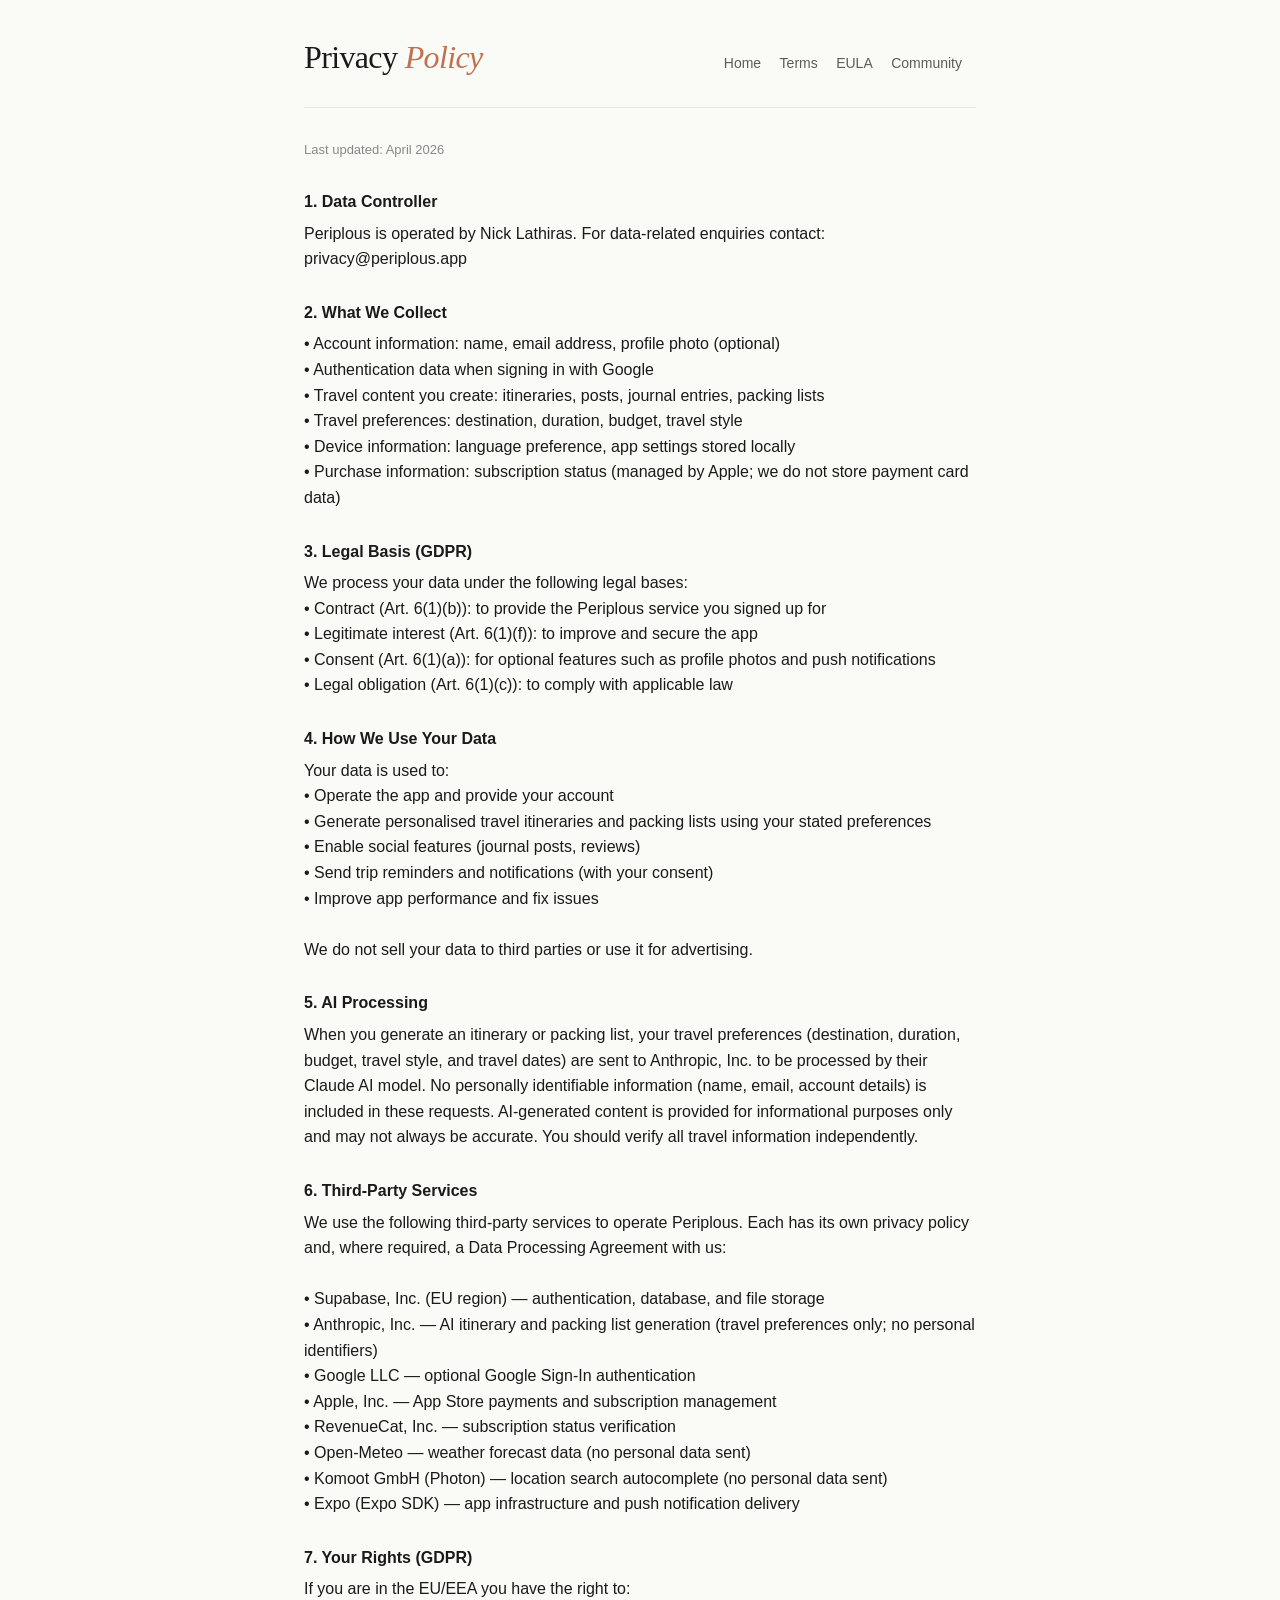
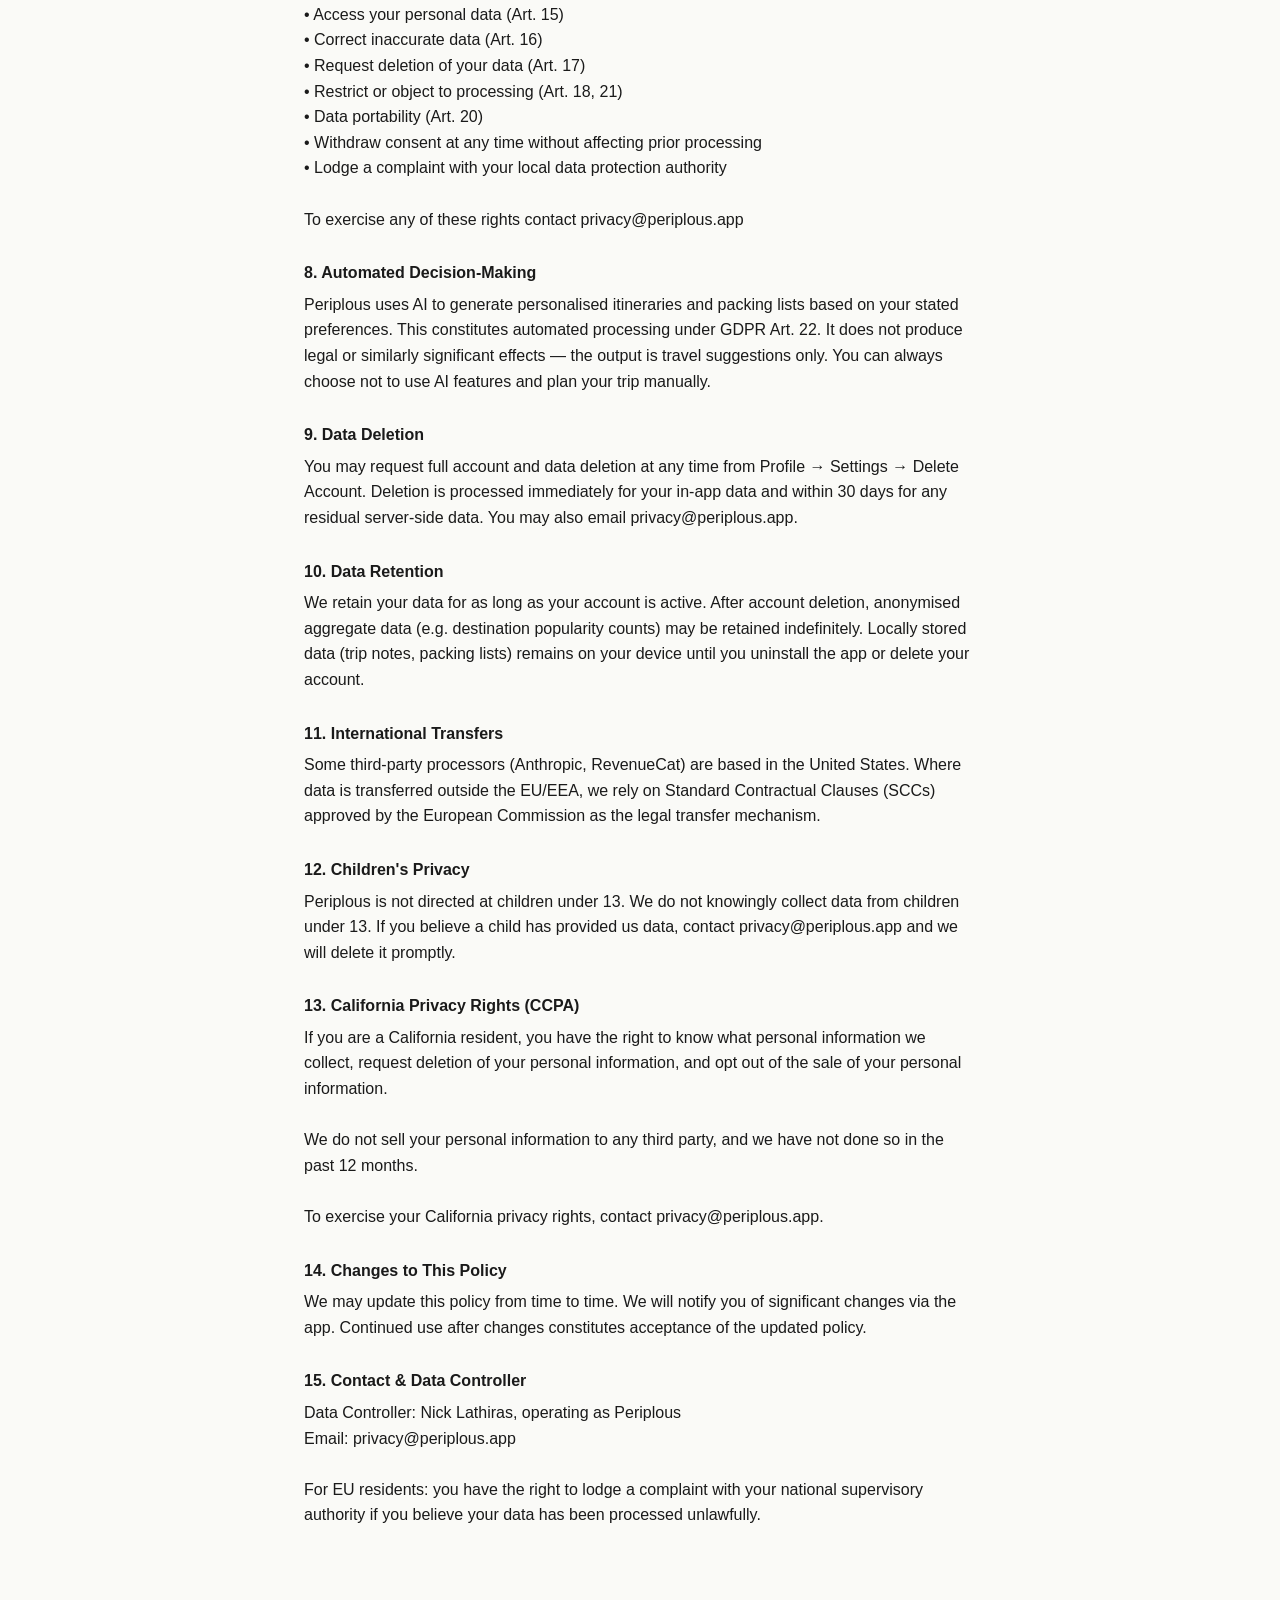
==== privacy.html @ f7c33881 "Initial: Periplous legal pages (privacy, terms, EULA, community)" ====
<!DOCTYPE html>
<html lang="en">
<head>
<meta charset="UTF-8">
<meta name="viewport" content="width=device-width, initial-scale=1">
<title>Privacy Policy — Periplous</title>
<link rel="stylesheet" href="styles.css">
</head>
<body>
<div class="wrap">
  <header>
    <h1>Privacy <em>Policy</em></h1>
    <nav>
      <a href="index.html">Home</a>
      <a href="terms.html">Terms</a>
      <a href="eula.html">EULA</a>
      <a href="community.html">Community</a>
    </nav>
  </header>

  <p class="meta">Last updated: April 2026</p>

  <div class="section"><h2>1. Data Controller</h2><p>Periplous is operated by Nick Lathiras. For data-related enquiries contact: privacy@periplous.app</p></div>

  <div class="section"><h2>2. What We Collect</h2><p>• Account information: name, email address, profile photo (optional)
• Authentication data when signing in with Google
• Travel content you create: itineraries, posts, journal entries, packing lists
• Travel preferences: destination, duration, budget, travel style
• Device information: language preference, app settings stored locally
• Purchase information: subscription status (managed by Apple; we do not store payment card data)</p></div>

  <div class="section"><h2>3. Legal Basis (GDPR)</h2><p>We process your data under the following legal bases:
• Contract (Art. 6(1)(b)): to provide the Periplous service you signed up for
• Legitimate interest (Art. 6(1)(f)): to improve and secure the app
• Consent (Art. 6(1)(a)): for optional features such as profile photos and push notifications
• Legal obligation (Art. 6(1)(c)): to comply with applicable law</p></div>

  <div class="section"><h2>4. How We Use Your Data</h2><p>Your data is used to:
• Operate the app and provide your account
• Generate personalised travel itineraries and packing lists using your stated preferences
• Enable social features (journal posts, reviews)
• Send trip reminders and notifications (with your consent)
• Improve app performance and fix issues

We do not sell your data to third parties or use it for advertising.</p></div>

  <div class="section"><h2>5. AI Processing</h2><p>When you generate an itinerary or packing list, your travel preferences (destination, duration, budget, travel style, and travel dates) are sent to Anthropic, Inc. to be processed by their Claude AI model. No personally identifiable information (name, email, account details) is included in these requests. AI-generated content is provided for informational purposes only and may not always be accurate. You should verify all travel information independently.</p></div>

  <div class="section"><h2>6. Third-Party Services</h2><p>We use the following third-party services to operate Periplous. Each has its own privacy policy and, where required, a Data Processing Agreement with us:

• Supabase, Inc. (EU region) — authentication, database, and file storage
• Anthropic, Inc. — AI itinerary and packing list generation (travel preferences only; no personal identifiers)
• Google LLC — optional Google Sign-In authentication
• Apple, Inc. — App Store payments and subscription management
• RevenueCat, Inc. — subscription status verification
• Open-Meteo — weather forecast data (no personal data sent)
• Komoot GmbH (Photon) — location search autocomplete (no personal data sent)
• Expo (Expo SDK) — app infrastructure and push notification delivery</p></div>

  <div class="section"><h2>7. Your Rights (GDPR)</h2><p>If you are in the EU/EEA you have the right to:
• Access your personal data (Art. 15)
• Correct inaccurate data (Art. 16)
• Request deletion of your data (Art. 17)
• Restrict or object to processing (Art. 18, 21)
• Data portability (Art. 20)
• Withdraw consent at any time without affecting prior processing
• Lodge a complaint with your local data protection authority

To exercise any of these rights contact privacy@periplous.app</p></div>

  <div class="section"><h2>8. Automated Decision-Making</h2><p>Periplous uses AI to generate personalised itineraries and packing lists based on your stated preferences. This constitutes automated processing under GDPR Art. 22. It does not produce legal or similarly significant effects — the output is travel suggestions only. You can always choose not to use AI features and plan your trip manually.</p></div>

  <div class="section"><h2>9. Data Deletion</h2><p>You may request full account and data deletion at any time from Profile → Settings → Delete Account. Deletion is processed immediately for your in-app data and within 30 days for any residual server-side data. You may also email privacy@periplous.app.</p></div>

  <div class="section"><h2>10. Data Retention</h2><p>We retain your data for as long as your account is active. After account deletion, anonymised aggregate data (e.g. destination popularity counts) may be retained indefinitely. Locally stored data (trip notes, packing lists) remains on your device until you uninstall the app or delete your account.</p></div>

  <div class="section"><h2>11. International Transfers</h2><p>Some third-party processors (Anthropic, RevenueCat) are based in the United States. Where data is transferred outside the EU/EEA, we rely on Standard Contractual Clauses (SCCs) approved by the European Commission as the legal transfer mechanism.</p></div>

  <div class="section"><h2>12. Children's Privacy</h2><p>Periplous is not directed at children under 13. We do not knowingly collect data from children under 13. If you believe a child has provided us data, contact privacy@periplous.app and we will delete it promptly.</p></div>

  <div class="section"><h2>13. California Privacy Rights (CCPA)</h2><p>If you are a California resident, you have the right to know what personal information we collect, request deletion of your personal information, and opt out of the sale of your personal information.

We do not sell your personal information to any third party, and we have not done so in the past 12 months.

To exercise your California privacy rights, contact privacy@periplous.app.</p></div>

  <div class="section"><h2>14. Changes to This Policy</h2><p>We may update this policy from time to time. We will notify you of significant changes via the app. Continued use after changes constitutes acceptance of the updated policy.</p></div>

  <div class="section"><h2>15. Contact &amp; Data Controller</h2><p>Data Controller: Nick Lathiras, operating as Periplous
Email: privacy@periplous.app

For EU residents: you have the right to lodge a complaint with your national supervisory authority if you believe your data has been processed unlawfully.</p></div>

</div>
</body>
</html>
---- styles.css ----
/* Periplous legal pages — clean, readable, mobile-first */
* { box-sizing: border-box; }
html { -webkit-text-size-adjust: 100%; }
body {
  margin: 0;
  font-family: -apple-system, BlinkMacSystemFont, "Segoe UI", Roboto, "Helvetica Neue", sans-serif;
  font-size: 16px;
  line-height: 1.6;
  color: #1a1a1a;
  background: #fafaf7;
}
@media (prefers-color-scheme: dark) {
  body { color: #e5e5e5; background: #0f0f10; }
  a { color: #e89972; }
  .card { background: #1a1a1c; border-color: #2a2a2c; }
  header { border-bottom-color: #2a2a2c; }
  .section h2 { color: #f0f0f0; }
  .meta { color: #888; }
}
.wrap {
  max-width: 720px;
  margin: 0 auto;
  padding: 32px 24px 80px;
}
header {
  display: flex;
  align-items: baseline;
  justify-content: space-between;
  flex-wrap: wrap;
  gap: 12px;
  padding-bottom: 24px;
  margin-bottom: 32px;
  border-bottom: 1px solid #e5e5e0;
}
header h1 {
  font-family: Georgia, "Times New Roman", serif;
  font-weight: 300;
  font-size: 32px;
  margin: 0;
  letter-spacing: -0.02em;
}
header h1 em {
  color: #C0714F;
  font-style: italic;
  font-weight: 300;
}
nav a {
  color: inherit;
  text-decoration: none;
  font-size: 14px;
  margin-right: 14px;
  opacity: 0.7;
}
nav a:hover { opacity: 1; text-decoration: underline; }
.meta {
  color: #888;
  font-size: 13px;
  margin-bottom: 28px;
}
.lead {
  font-size: 16px;
  color: #2a2a2a;
  margin-bottom: 28px;
}
@media (prefers-color-scheme: dark) {
  .lead { color: #ccc; }
}
.section { margin-bottom: 28px; }
.section h2 {
  font-size: 16px;
  font-weight: 600;
  margin: 0 0 6px;
  color: #1a1a1a;
}
.section p {
  margin: 0;
  white-space: pre-wrap;
}
.card {
  background: #fff;
  border: 1px solid #e5e5e0;
  border-radius: 12px;
  padding: 16px;
  margin-top: 24px;
}
.card strong { display: block; margin-bottom: 4px; font-size: 14px; }
.card a { color: #C0714F; }
a { color: #C0714F; }
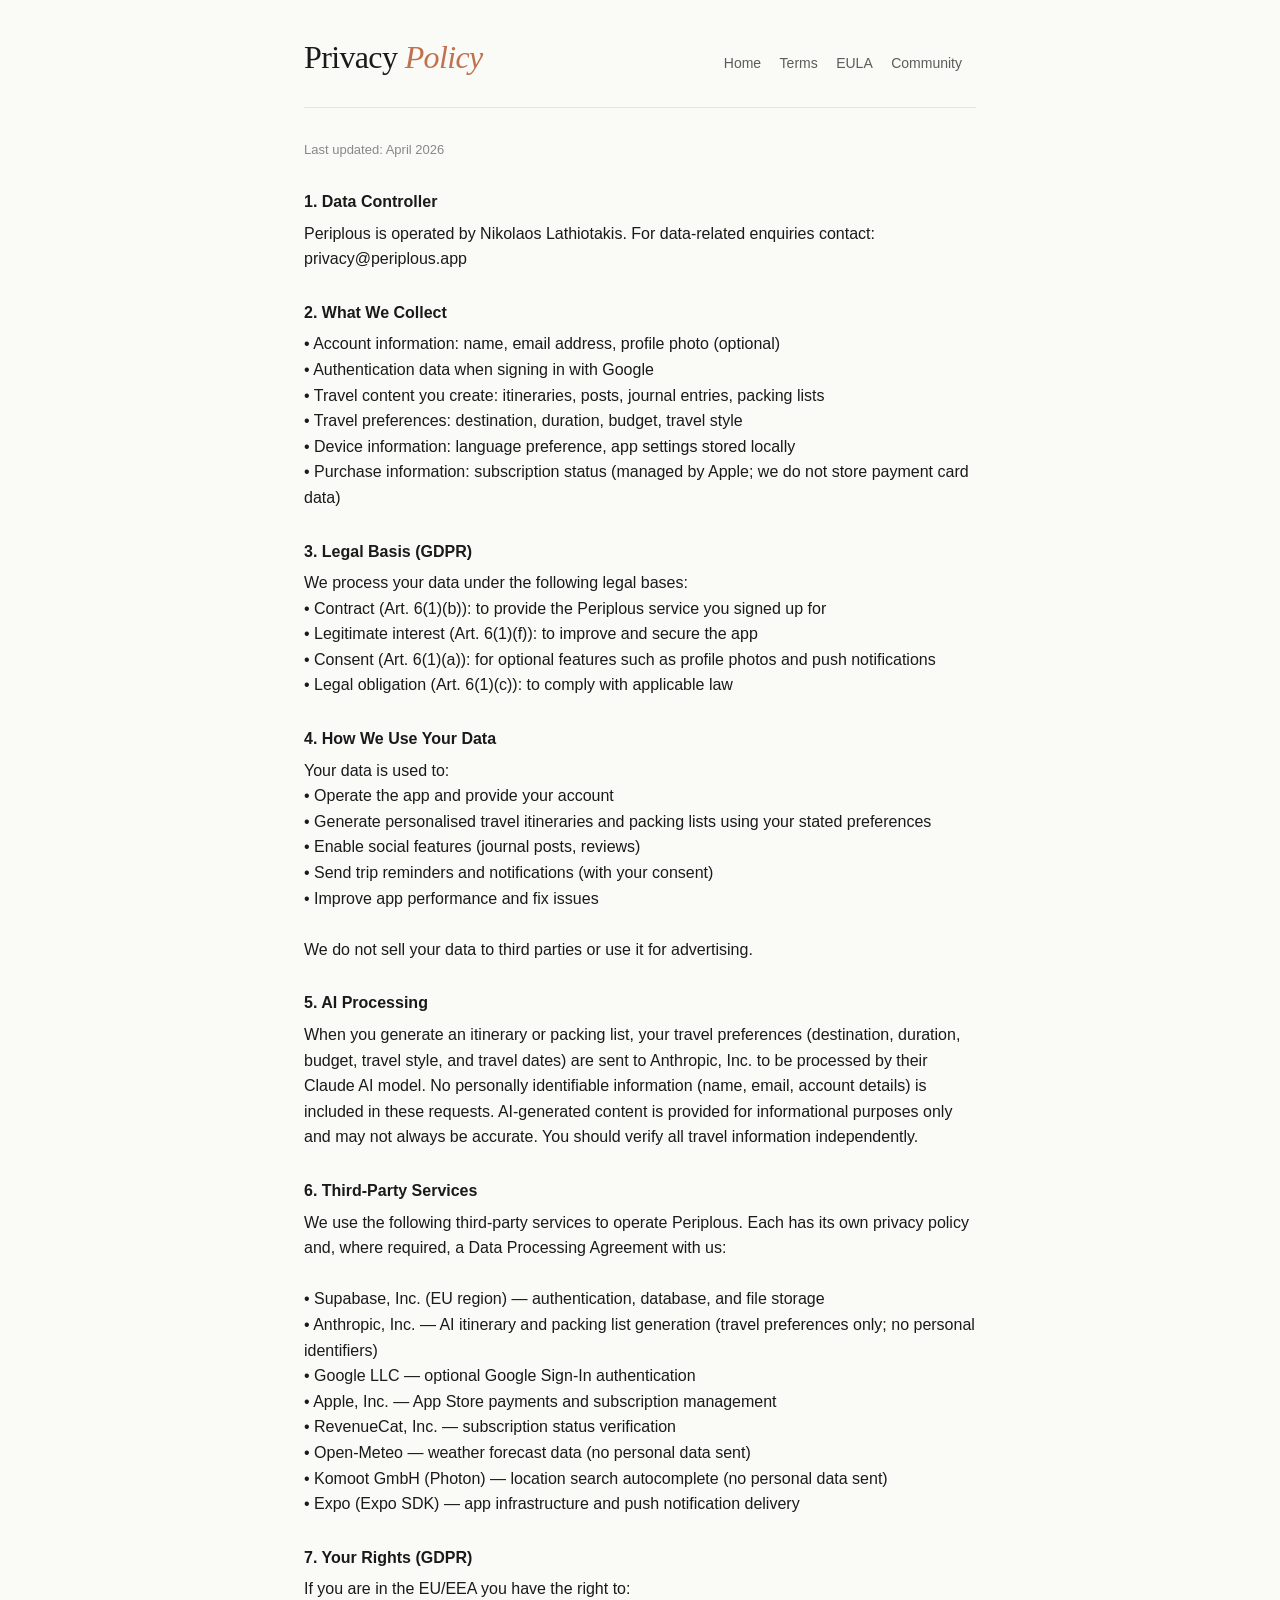
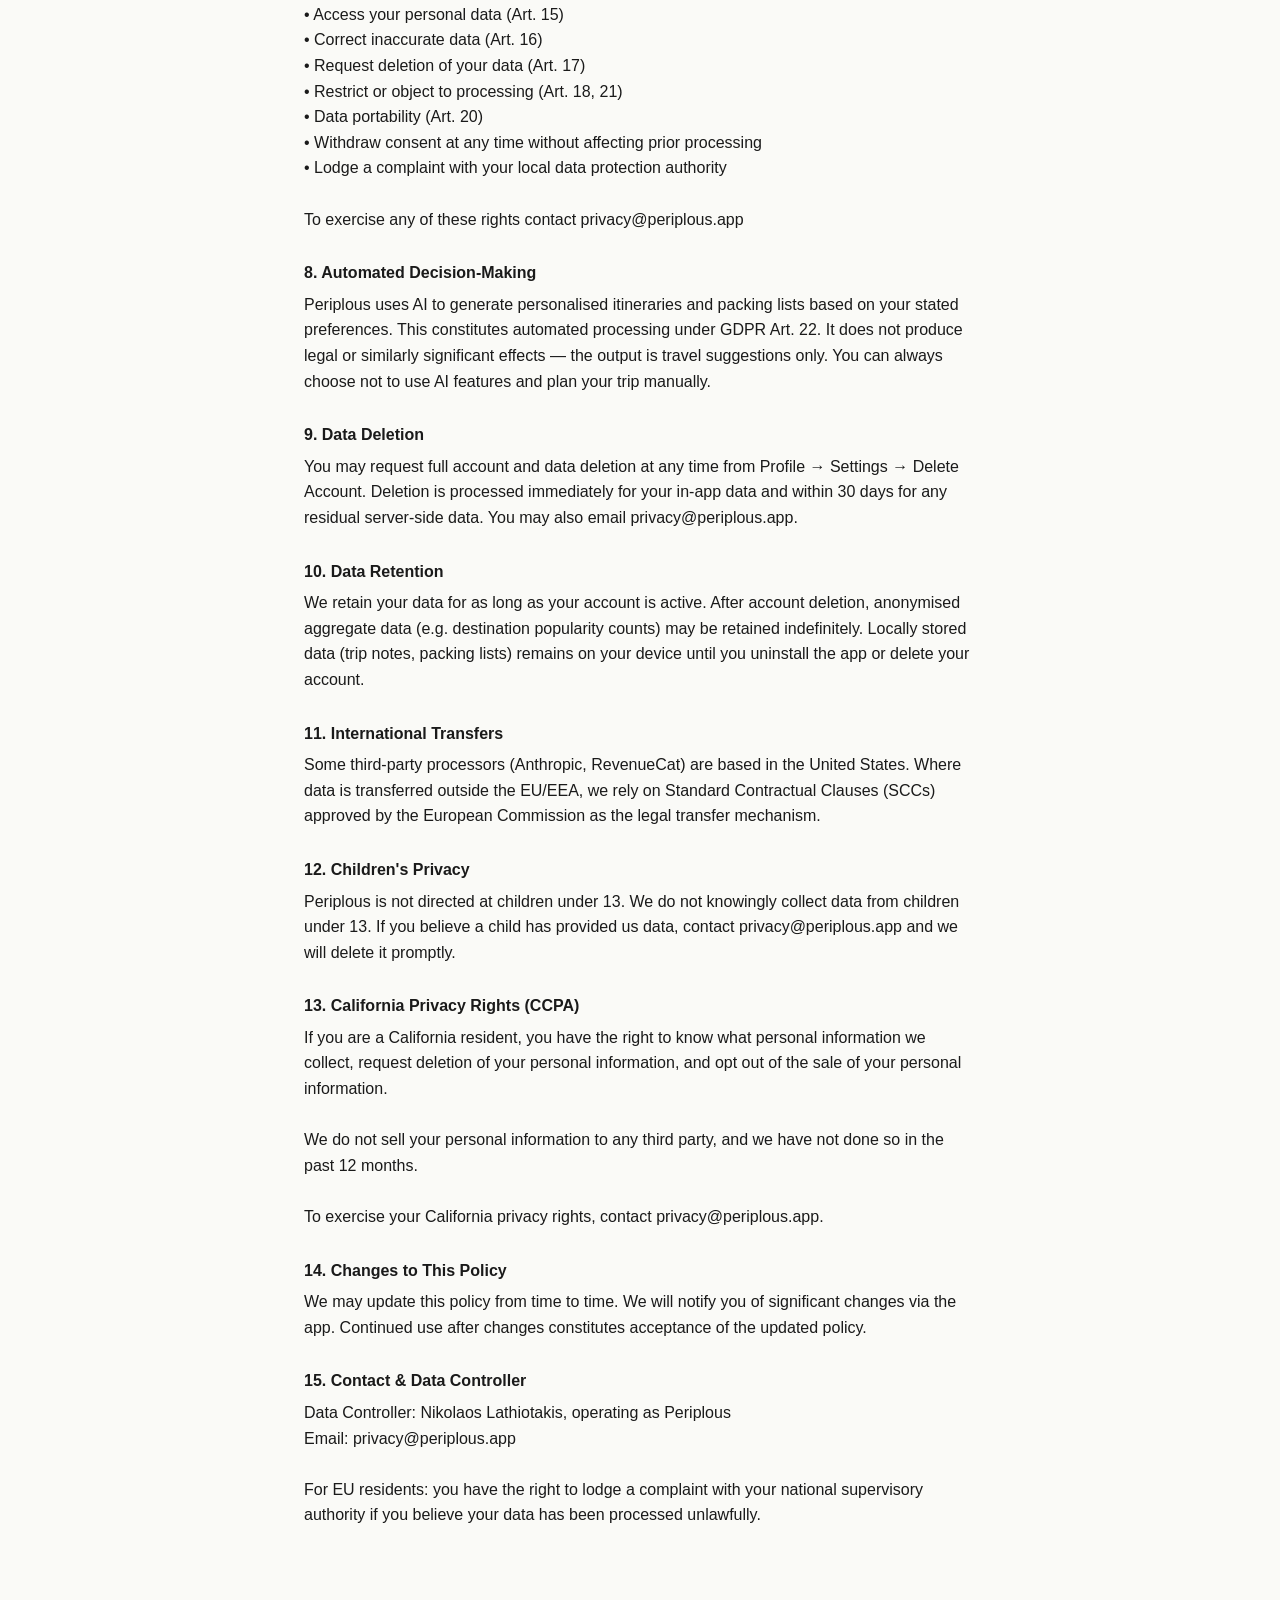
==== commit 2a32c885: "Use legal name (Nikolaos Lathiotakis) in privacy policy" ====
--- a/privacy.html
+++ b/privacy.html
@@ -20,7 +20,7 @@
 
   <p class="meta">Last updated: April 2026</p>
 
-  <div class="section"><h2>1. Data Controller</h2><p>Periplous is operated by Nick Lathiras. For data-related enquiries contact: privacy@periplous.app</p></div>
+  <div class="section"><h2>1. Data Controller</h2><p>Periplous is operated by Nikolaos Lathiotakis. For data-related enquiries contact: privacy@periplous.app</p></div>
 
   <div class="section"><h2>2. What We Collect</h2><p>• Account information: name, email address, profile photo (optional)
 • Authentication data when signing in with Google
@@ -86,7 +86,7 @@
 
   <div class="section"><h2>14. Changes to This Policy</h2><p>We may update this policy from time to time. We will notify you of significant changes via the app. Continued use after changes constitutes acceptance of the updated policy.</p></div>
 
-  <div class="section"><h2>15. Contact &amp; Data Controller</h2><p>Data Controller: Nick Lathiras, operating as Periplous
+  <div class="section"><h2>15. Contact &amp; Data Controller</h2><p>Data Controller: Nikolaos Lathiotakis, operating as Periplous
 Email: privacy@periplous.app
 
 For EU residents: you have the right to lodge a complaint with your national supervisory authority if you believe your data has been processed unlawfully.</p></div>
--- a/styles.css
+++ b/styles.css
@@ -8,14 +8,6 @@
   line-height: 1.6;
   color: #1a1a1a;
   background: #fafaf7;
-}
-@media (prefers-color-scheme: dark) {
-  body { color: #e5e5e5; background: #0f0f10; }
-  a { color: #e89972; }
-  .card { background: #1a1a1c; border-color: #2a2a2c; }
-  header { border-bottom-color: #2a2a2c; }
-  .section h2 { color: #f0f0f0; }
-  .meta { color: #888; }
 }
 .wrap {
   max-width: 720px;
@@ -62,9 +54,6 @@
   color: #2a2a2a;
   margin-bottom: 28px;
 }
-@media (prefers-color-scheme: dark) {
-  .lead { color: #ccc; }
-}
 .section { margin-bottom: 28px; }
 .section h2 {
   font-size: 16px;
@@ -84,5 +73,16 @@
   margin-top: 24px;
 }
 .card strong { display: block; margin-bottom: 4px; font-size: 14px; }
-.card a { color: #C0714F; }
 a { color: #C0714F; }
+
+/* Dark mode overrides — placed last so they win the cascade */
+@media (prefers-color-scheme: dark) {
+  body { color: #e5e5e5; background: #0f0f10; }
+  a { color: #e89972; }
+  header { border-bottom-color: #2a2a2c; }
+  .meta { color: #888; }
+  .lead { color: #cccccc; }
+  .section h2 { color: #f0f0f0; }
+  .card { background: #1f1f22; border-color: #38383b; color: #e5e5e5; }
+  .card strong { color: #f0f0f0; }
+}
